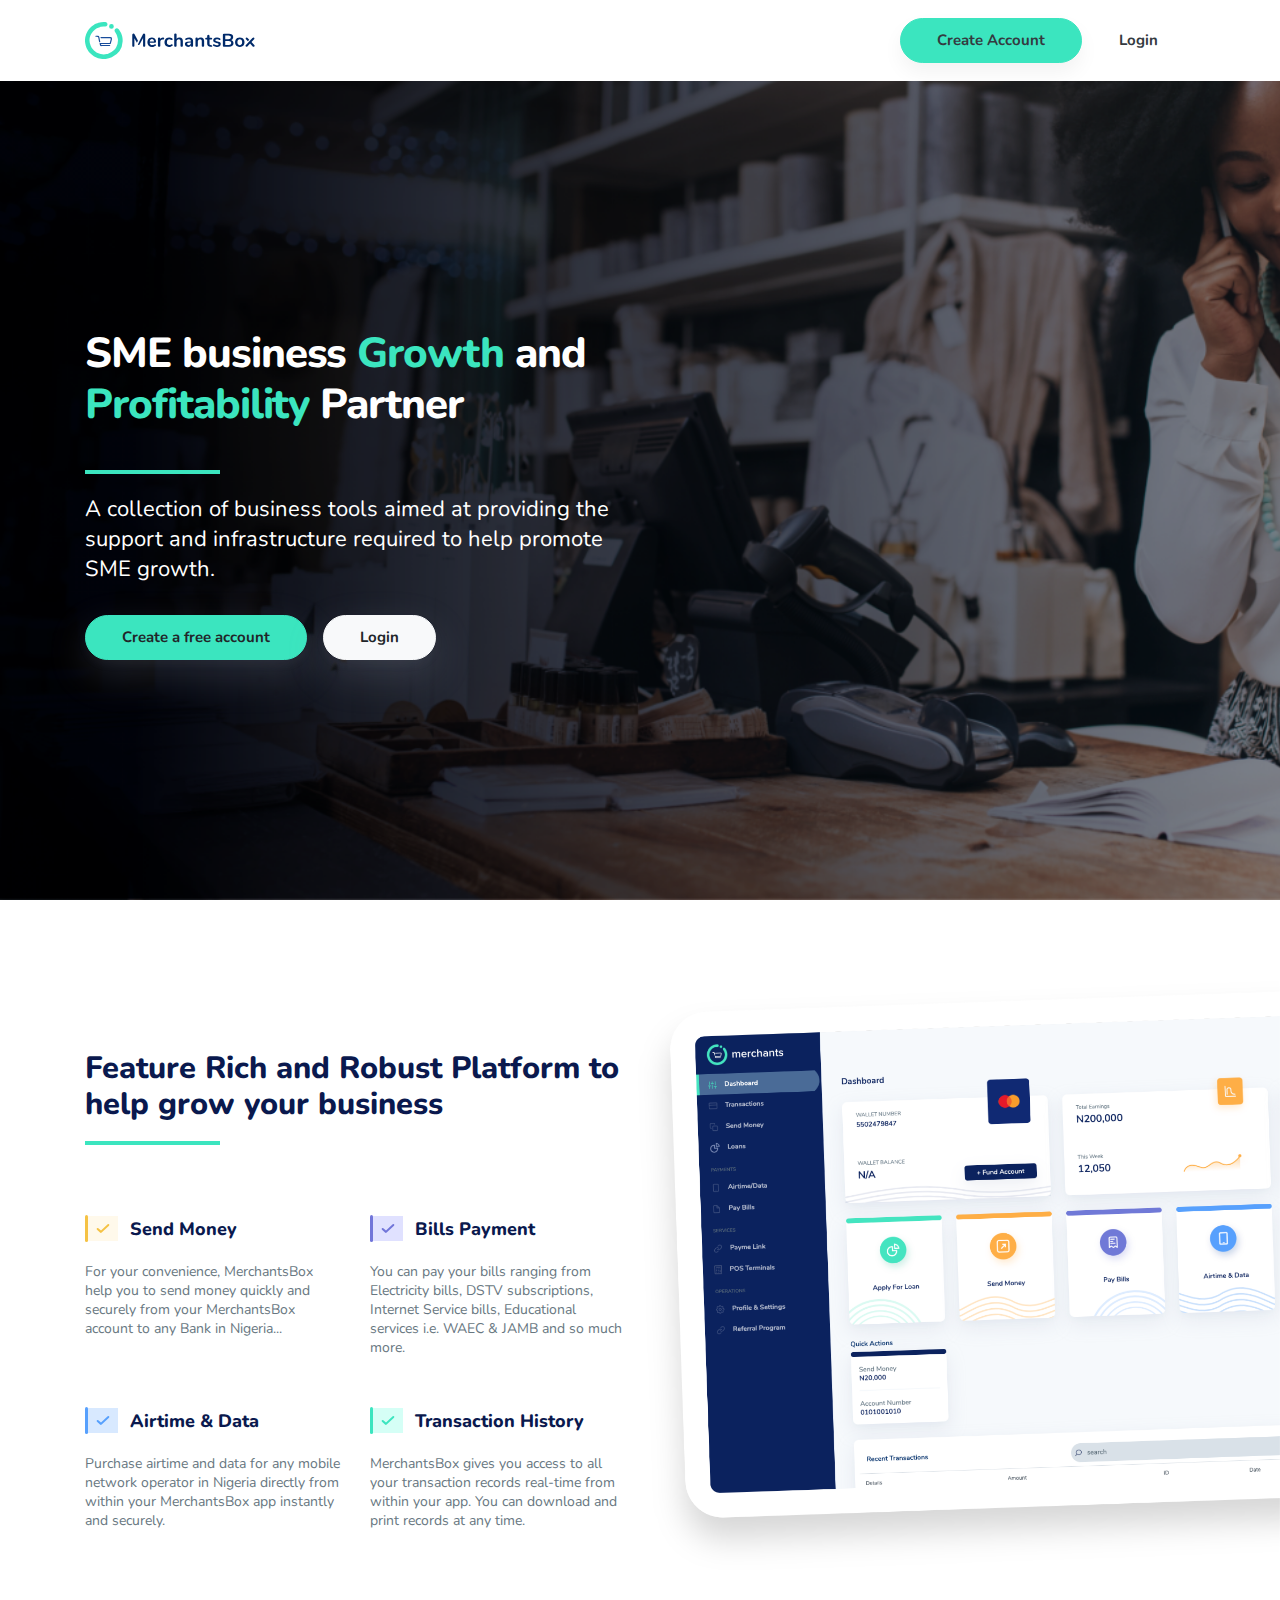
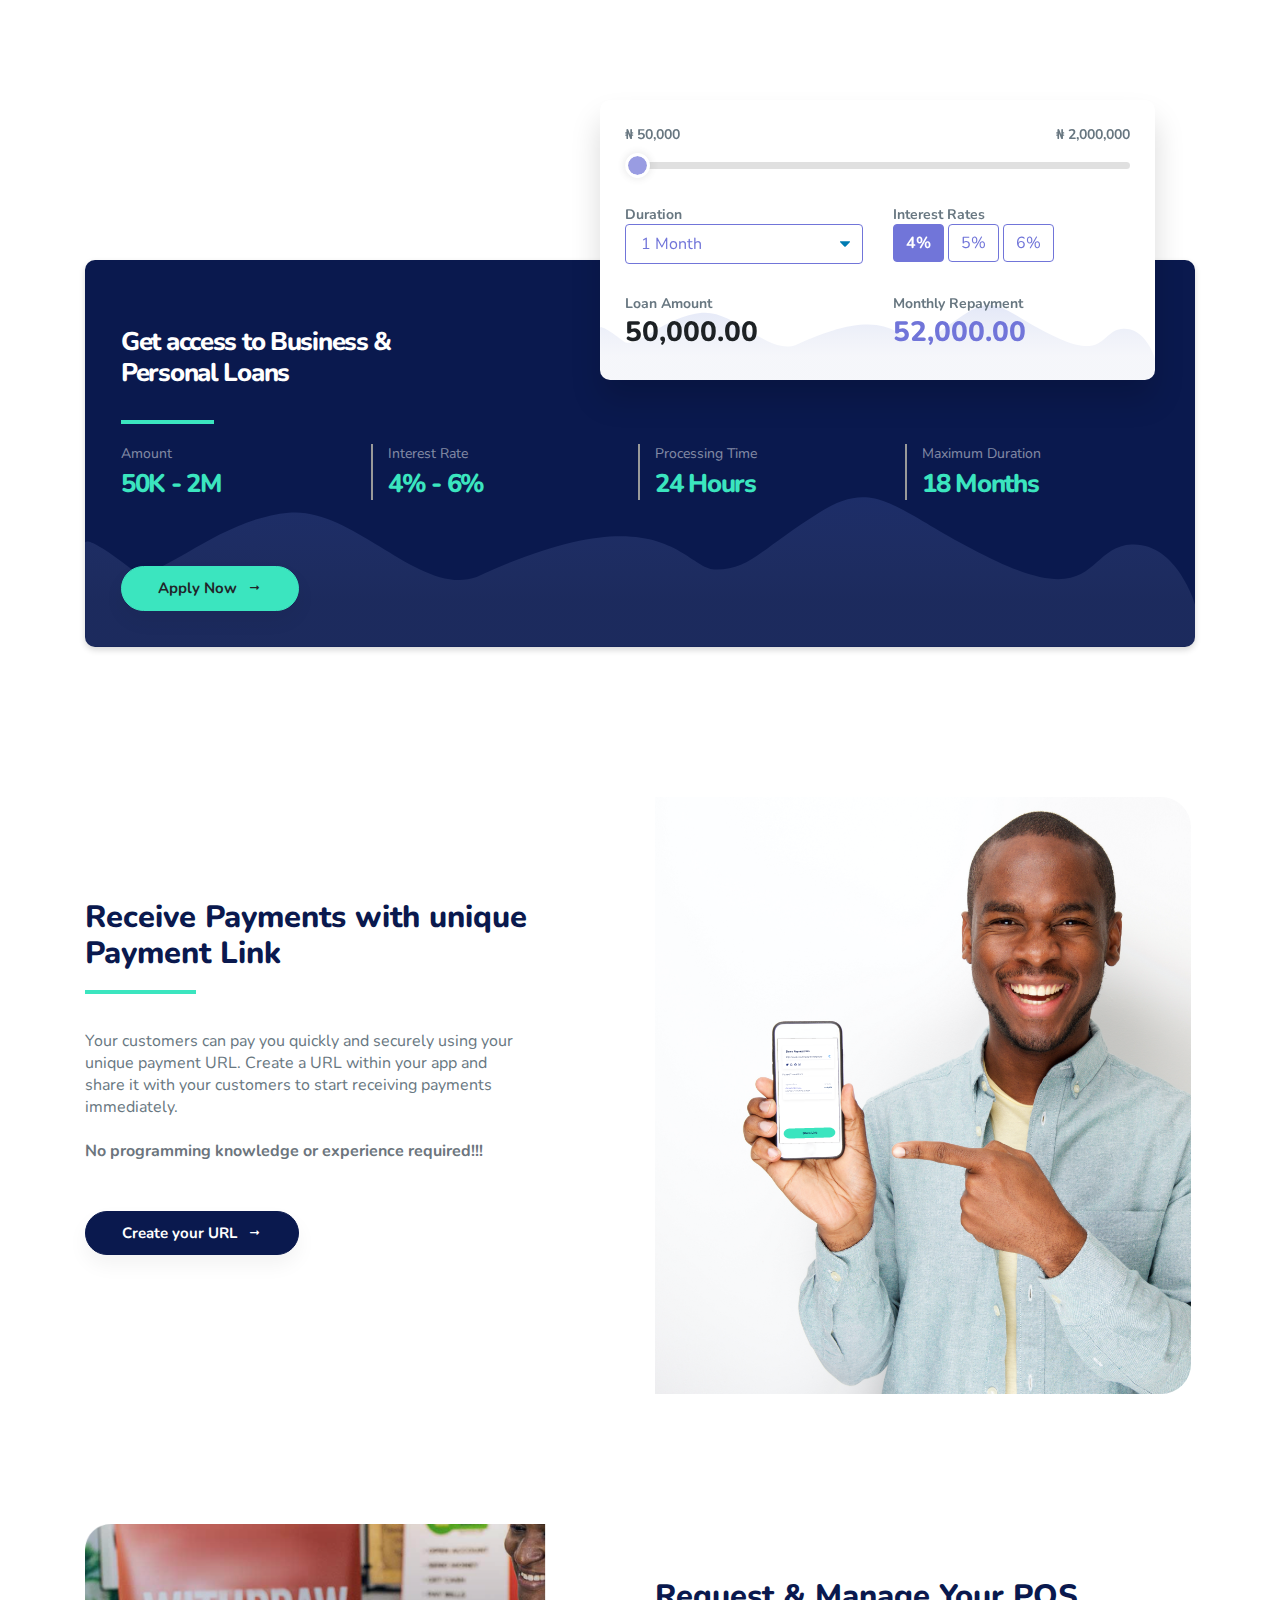
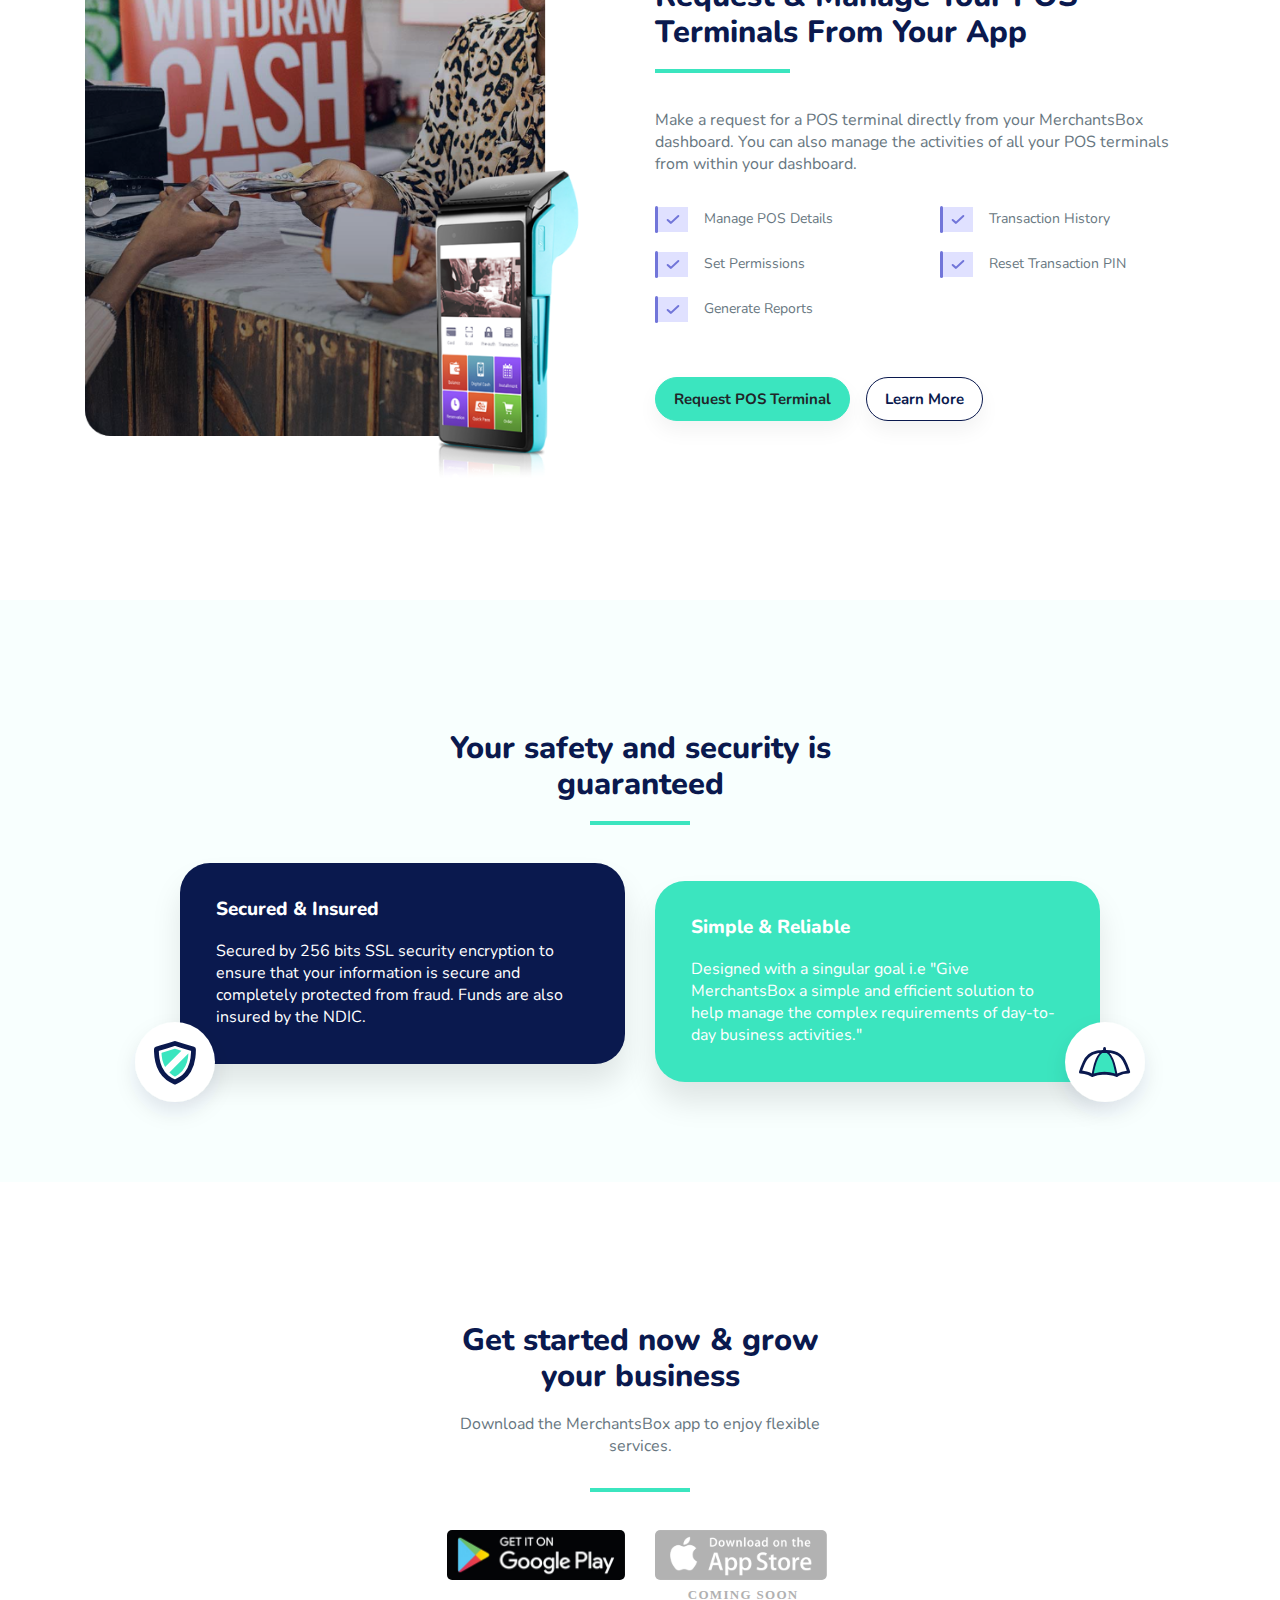
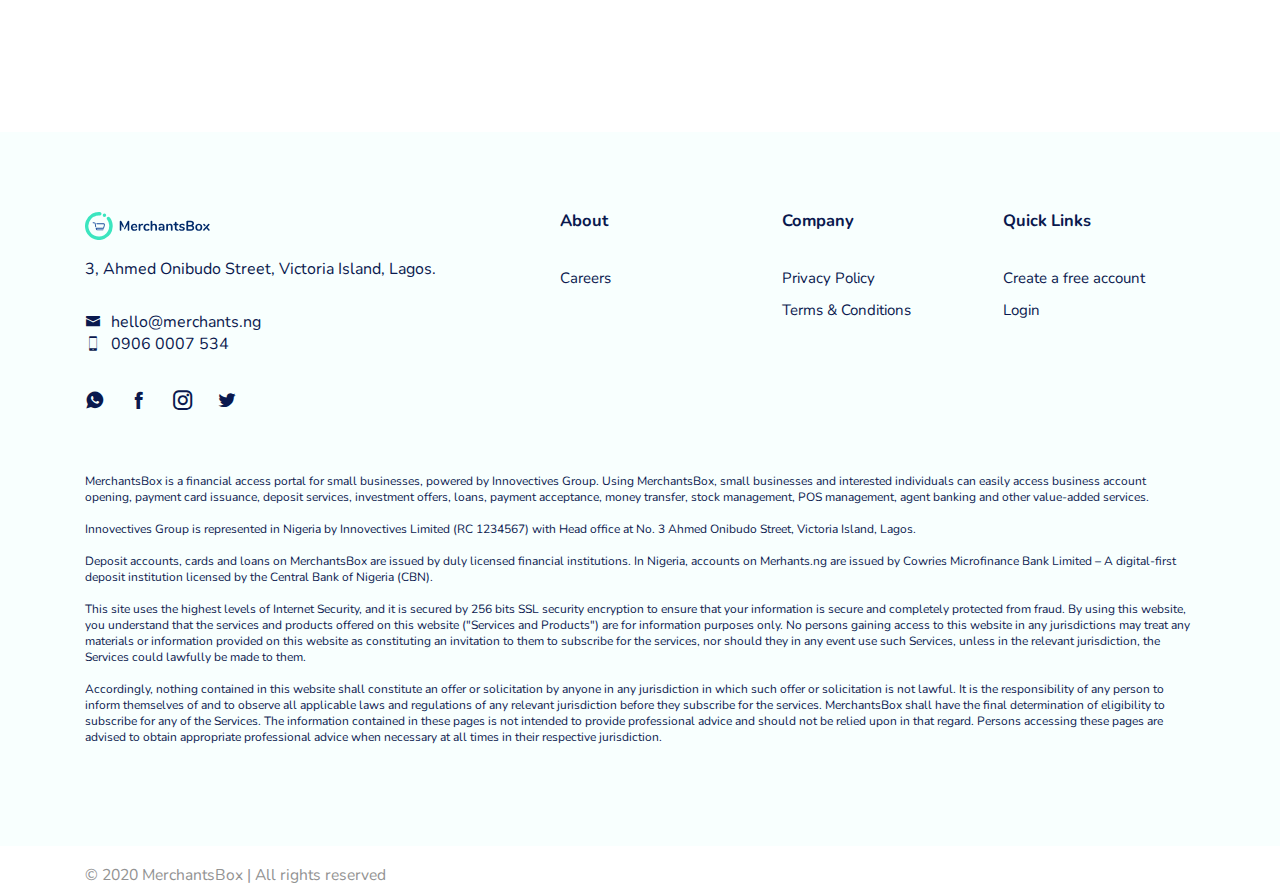
==== index.html @ f548d236 "Initial commit" ====
<!DOCTYPE html PUBLIC "-//W3C//DTD XHTML 1.0 Transitional//EN" "http://www.w3.org/TR/xhtml1/DTD/xhtml1-transitional.dtd">
<html xmlns="http://www.w3.org/1999/xhtml">
<head>
    <meta http-equiv="Content-Type" content="text/html; charset=utf-8" />
    <title>MerchantsBox | SME business Growth and Profitability Partner</title>

    <!-- SEO CONFIG -->
    <meta name="viewport" content="width=device-width, initial-scale=1.0" />
    <meta name="keywords" content="" />
    <meta name="author" content="Akinsola Ogunware" />

    <link rel="shortcut icon" href="assets/images/favicon.png" />

    <!-- Theme Based on Bootstrap -->
    <link href="assets/css/main.css" rel="stylesheet" />

    <!-- Third Party Resources -->
    <link rel="stylesheet" href="assets/third-party/icofont/icofont.min.css" />

</head>
<body>





<section class="top-section">

    <div class="overlay">

        <!-- Navigation bar -->
        <nav class="navbar navbar-expand-md navbar-light fixed-top py-4 bg-white">
            <div class="container">
                <a class="navbar-brand" href="https://www.merchants.ng/">
                    <img src="assets/images/main-logo.svg" class="forceImage" alt="MerchantsBox">
                </a>
                <button class="navbar-toggler" type="button" data-toggle="collapse" data-target="#navbarSupportedContent" aria-controls="navbarSupportedContent" aria-expanded="false" aria-label="Toggle navigation">
                    <span class="navbar-toggler-icon"></span>
                </button>

                <div class="collapse navbar-collapse" id="navbarSupportedContent">
                    <!--<ul class="navbar-nav mr-auto">
                        <li class="nav-item"><a class="nav-link" href="#">FAQs</a></li>
                        <li class="nav-item"><a class="nav-link" href="#">Features</a></li>
                        <li class="nav-item"><a class="nav-link" href="#">Benefits</a></li>
                    </ul>-->
                    <ul class="navbar-nav ml-auto">
                        <li class="nav-item"><a class="nav-link btn btn-accent-color px-5 btn-block text-dark font-weight-bold" href="#">Create Account</a></li>
                        <li class="nav-item"><a class="nav-link btn px-5 btn-block shadow-none font-weight-bold text-dark" href="#">Login</a></li>
                    </ul>
                </div>
            </div>
        </nav>
        <!-- // Navigation bar -->


        <!-- top Area content -->
        <div class="container">
            <div class="row vh-100">
                <div class="col-lg-6 col-md-10 mx-auto my-auto">
                    <div class="px-3 px-md-0 text-left">
                        <!-- hacking space -->
                        <div class="p-3"></div>
                        <!-- hacking space -->

                        <h1 class="main-banner-text">SME business <span>Growth</span> and <span>Profitability</span> Partner</h1>
                        <hr class="large-border">
                        <p class="home-description">
                            A collection of business tools aimed at providing the support and infrastructure required to help promote SME growth.
                        </p>
                        <a href="#" class="btn btn-accent-color font-weight-bold feather-shadow px-5 mb-2 mr-md-3">Create a free account</a>
                        <a href="#" class="btn btn-light font-weight-bold mb-2 feather-shadow px-5">Login</a>

                        <!--<a href="#featuresPane" class="bubble-scroller js-scroll-trigger">
                            <i class="icofont-scroll-down icofont-3x"></i>
                            <br>
                            <span>Scroll Down</span>
                        </a>-->
                    </div>
                </div>
                <div class="col-lg-6 d-none d-lg-block"></div>
            </div>
        </div>
        <!-- // top Area content -->

    </div>

</section>











<!-- Features -->
<section id="featuresPane" class="features-pane">
    <div class="container">
        <div class="row">
            <div class="col-lg-6 col-md-10 mx-auto">
                <div class="px-3 px-lg-0">

                    <h2 class="mb-4 large-texts">Feature Rich and Robust Platform to help grow your business</h2>
                    <hr class="large-border">

                    <div class="row">
                        <div class="col-md-6">
                            <div class="features">
                                <div class="feature-title">
                                    <img src="assets/images/bullets/send-money.svg" alt="">&nbsp;&nbsp;&nbsp;
                                    <span>Send Money</span>
                                </div>
                                <!--Send money seamlessly to any bank account in Nigeria. You can also send money to other MerchantsBox.-->
                                For your convenience, MerchantsBox help you to send money quickly and securely from your MerchantsBox account to any Bank in Nigeria...
                            </div>
                        </div>
                        <div class="col-md-6">
                            <div class="features">
                                <div class="feature-title">
                                    <img src="assets/images/bullets/bills-pay.svg" alt="">&nbsp;&nbsp;&nbsp;
                                    <span>Bills Payment</span>
                                </div>
                                You can pay your bills ranging from Electricity bills, DSTV subscriptions, Internet Service bills, Educational services i.e. WAEC & JAMB and so much more.
                            </div>
                        </div>
                    </div>
                    <div class="row">
                        <div class="col-md-6">
                            <div class="features">
                                <div class="feature-title">
                                    <img src="assets/images/bullets/airtime-data.svg" alt="">&nbsp;&nbsp;&nbsp;
                                    <span>Airtime &amp; Data</span>
                                </div>
                                Purchase airtime and data for any mobile network operator in Nigeria directly from within your MerchantsBox app instantly and securely.
                            </div>
                        </div>
                        <div class="col-md-6">
                            <div class="features">
                                <div class="feature-title">
                                    <img src="assets/images/bullets/transaction.svg" alt="">&nbsp;&nbsp;&nbsp;
                                    <span>Transaction History</span>
                                </div>
                                MerchantsBox gives you access to all your transaction records real-time from within your app. You can download and print records at any time.
                            </div>
                        </div>
                    </div>

                </div>
            </div>


            <!-- Spacer -->
            <div class="col-lg-6 col-md-7 mx-auto"></div>
            <!-- Spacer -->

        </div>
    </div>

</section>
<!-- Features -->








<section id="loansPane" class="loans-pane">
    <div class="container">
        <div class="row px-0">
            <div class="col-lg-12 mx-auto">
                <div class="loans-bagger">
                    <div class="row">
                        <div class="col-lg-5">
                            <div class="px-5 pt-5">
                                <h3 class="large-texts text-white">Get access to Business &amp;<br>Personal Loans</h3>
                                <hr class="large-border">
                            </div>
                        </div>
                        <div class="col-lg-7">
                            <div class="calculator-div">

                                <div class="row mb-4">
                                    <div class="col-6"><span class="font-weight-bold">&#8358; 50,000</span></div>
                                    <div class="col-6 text-right"><span class="font-weight-bold">&#8358; 2,000,000</span></div>
                                </div>
                                <div class="slidecontainer">
                                    <input type="range" min="50000" max="2000000" value="0" step="1000" class="slider" name="slideAmount" id="myRange">
                                </div>
                                <div class="row mt-5">
                                    <div class="col-5 col-md-6">
                                        <span class="font-weight-bold">Duration</span>
                                        <select name="duration" id="duration" class="select-css">
                                            <option value="1">1 Month</option>
                                            <option value="2">2 Months</option>
                                            <option value="3">3 Months</option>
                                            <option value="4">4 Months</option>
                                            <option value="5">5 Months</option>
                                            <option value="6">6 Months</option>
                                            <option value="7">7 Months</option>
                                            <option value="8">8 Months</option>
                                            <option value="9">9 Months</option>
                                            <option value="10">10 Months</option>
                                            <option value="11">11 Months</option>
                                            <option value="12">12 Months</option>
                                            <option value="13">13 Months</option>
                                            <option value="14">14 Months</option>
                                            <option value="15">15 Months</option>
                                            <option value="16">16 Months</option>
                                            <option value="17">17 Months</option>
                                            <option value="18">18 Months</option>
                                        </select>
                                    </div>
                                    <div class="col-7 col-md-6">
                                        <span class="font-weight-bold">Interest Rates</span>
                                        <div class="house-radio-toolbar">
                                            <div class="radio-toolbar">
                                                <input type="radio" id="chooseAriel" name="radioSoap" value="4" checked>
                                                <label for="chooseAriel">4%</label>

                                                <input type="radio" id="chooseSunlight" name="radioSoap" value="5">
                                                <label for="chooseSunlight">5%</label>

                                                <input type="radio" id="radioMonth" name="radioSoap" value="6">
                                                <label for="radioMonth" class="mr-0">6%</label>
                                            </div>
                                        </div>
                                    </div>
                                </div>


                                <div class="row mt-3">
                                    <div class="col-6">
                                        <span class="font-weight-bold">Loan Amount</span>
                                        <input type="text" class="loan-amount" id="loanAmount" name="loanAmount"  disabled />
                                    </div>
                                    <div class="col-6">
                                        <span class="font-weight-bold">Monthly Repayment</span>
                                        <input type="text" class="repayment-amount" id="repaymentAmount" name="repaymentAmount" value="N534,000" disabled />
                                    </div>
                                </div>


                            </div>
                        </div>
                    </div>

                    <div class="row px-5">
                        <div class="col-md-3 col-6 mb-3 text-center text-lg-left border-right-responder">
                            <span class="text-white-50">Amount</span>
                            <h3 class="large-texts text-accent-color mt-2 pb-0 mb-0">50K - 2M</h3>
                        </div>
                        <div class="col-md-3 col-6 mb-3 text-center text-lg-left border-right-responder">
                            <span class="text-white-50">Interest Rate</span>
                            <h3 class="large-texts text-accent-color mt-2 pb-0 mb-0">4% - 6%</h3>
                        </div>
                        <div class="col-md-3 col-6 mb-3 text-center text-lg-left border-right-responder">
                            <span class="text-white-50">Processing Time</span>
                            <h3 class="large-texts text-accent-color mt-2 pb-0 mb-0">24 Hours</h3>
                        </div>
                        <div class="col-md-3 col-6 text-center text-lg-left mb-3">
                            <span class="text-white-50">Maximum Duration</span>
                            <h3 class="large-texts text-accent-color mt-2 pb-0 mb-0">18 Months</h3>
                        </div>
                    </div>


                    <div class="row px-5">
                        <div class="col-lg-6 py-md-5">
                            <a href="#" class="btn mt-4 mb-5 mb-md-0 btn-accent-color px-5">
                                Apply Now <i class="icofont-long-arrow-right ml-2"></i>
                            </a>
                        </div>
                        <!--<div class="col-lg-6 text-left text-md-right pt-4 pb-5">
                            <a href="#">Terms and Conditions <i class="icofont-caret-right ml-2"></i></a>
                        </div>-->
                    </div>

                </div>
            </div>
        </div>
    </div>
</section>












<!-- Receive Pane -->
<section id="receivePane" class="receive-pane">
    <div class="container">
        <div class="row">

            <div class="col-lg-5 col-md-10 mx-auto order-3 order-lg-1">
                <div class="px-3 px-lg-0">
                    <div class="p-5 d-none d-lg-block"></div>
                    <h2 class="mb-4 large-texts">Receive Payments with unique Payment Link</h2>
                    <hr class="large-border">
                    <p class="mt-5">
                        Your customers can pay you quickly and securely using your unique payment URL. Create a URL
                        within your app and share it with your customers to start receiving payments immediately.
                        <br><br>
                        <span class="font-weight-bold text-muted">No programming knowledge or experience required!!!</span>
                    </p>

                    <a href="#" class="btn mt-4 btn-blueblack px-5">
                        Create your URL <i class="icofont-long-arrow-right ml-2"></i>
                    </a>
                </div>
            </div>

            <div class="col-lg-1 order-2"></div>

            <div class="col-lg-6 col-md-10 mx-auto order-1 order-lg-3">
                <img src="assets/images/blobs/man-with-phone.png" class="img-fluid" alt="">
            </div>


        </div>
    </div>
</section>
<!-- Receive Pane -->








<!-- POS Pane -->
<section id="posPane" class="pos-pane">
    <div class="container">
        <div class="row">

            <div class="col-lg-6 col-md-10 mx-auto">
                <img src="assets/images/blobs/pos.png" class="img-fluid" alt="">
            </div>

            <div class="col-lg-6 col-md-10 mx-auto">
                <div class="px-3 px-lg-0">
                    <div class="p-3 d-none d-lg-block"></div>
                    <h2 class="mb-4 large-texts">Request &amp; Manage Your POS Terminals From Your App</h2>
                    <hr class="large-border">
                    <p class="mt-5">
                        Make a request for a POS terminal directly from your MerchantsBox dashboard. You can also manage the activities of all your POS terminals from within your dashboard.
                    </p>

                    <div class="row mb-5">
                        <div class="col-md-6">
                            <div class="feature-title mb-4">
                                <img src="assets/images/bullets/bills-pay.svg" alt="">&nbsp;&nbsp;&nbsp;
                                <span>Manage POS Details</span>
                            </div>
                            <div class="feature-title mb-4">
                                <img src="assets/images/bullets/bills-pay.svg" alt="">&nbsp;&nbsp;&nbsp;
                                <span>Set Permissions</span>
                            </div>
                            <div class="feature-title mb-4">
                                <img src="assets/images/bullets/bills-pay.svg" alt="">&nbsp;&nbsp;&nbsp;
                                <span>Generate Reports</span>
                            </div>
                        </div>
                        <div class="col-md-6">
                            <div class="feature-title mb-4">
                                <img src="assets/images/bullets/bills-pay.svg" alt="">&nbsp;&nbsp;&nbsp;
                                <span>Transaction History</span>
                            </div>
                            <div class="feature-title mb-4">
                                <img src="assets/images/bullets/bills-pay.svg" alt="">&nbsp;&nbsp;&nbsp;
                                <span>Reset Transaction PIN</span>
                            </div>
                        </div>
                    </div>

                    <a href="#" class="btn btn-accent-color px-4 mr-md-3">Request POS Terminal</a>

                    <a href="#" class="btn btn-outline-blueblack px-4">
                        Learn More
                    </a>
                </div>
            </div>


        </div>
    </div>
</section>
<!-- POS Pane -->










<!-- Safety Pane -->
<section id="safetyPane" class="safety-pane">
    <div class="container">

        <div class="row mb-4">
            <div class="col-lg-5 col-md-10 mx-auto px-5 text-center">
                <h2 class="mb-4 large-texts">Your safety and security is guaranteed</h2>
                <hr class="large-border-center">
            </div>
        </div>

        <div class="row">
            <div class="col-md-5 ml-md-auto">
                <div class="left-box">
                    <img src="assets/images/ico/shield.svg" alt="Secured and Reliable">
                    <h5>Secured &amp; Insured</h5>
                    <p>
                        Secured by 256 bits SSL security encryption to ensure that your information is secure and completely protected from fraud. Funds are also insured by the NDIC.
                    </p>
                </div>
            </div>
            <div class="col-md-5 pt-4 mr-md-auto">
                <div class="right-box">
                    <img src="assets/images/ico/umbrella.svg" alt="Simple and Insured">
                    <h5>Simple &amp; Reliable</h5>
                    <p>
                        Designed with a singular goal i.e "Give MerchantsBox a simple and efficient solution to help manage the complex requirements of day-to-day business activities."
                    </p>
                </div>
            </div>
        </div>
    </div>
</section>
<!-- Safety Pane -->










<!-- Download Pane -->
<section id="downloadPane" class="download-pane">
    <div class="container">

        <div class="row mb-4">
            <div class="col-lg-5 col-md-10 mx-auto px-5 text-center">
                <h2 class="mb-4 large-texts">Get started now &amp; grow your business</h2>
                <p>Download the MerchantsBox app to enjoy flexible services.</p>
                <hr class="large-border-center">
            </div>
        </div>

        <div class="row">
            <div class="col-md-5 mb-4 text-center text-md-right ml-md-auto">
                <a href="#">
                    <img src="assets/images/ico/google-play.svg" alt="MerchantsBox app on Google Play">
                </a>
            </div>
            <div class="col-md-5 mb-4 text-center text-md-left mr-md-auto">
                <a href="#">
                    <img src="assets/images/ico/apple-store.svg" alt="MerchantsBox app on App Atore">
                </a>
            </div>
        </div>
    </div>
</section>
<!-- Download Pane -->




















<!-- Footer -->
<div class="footerArea">
    <div class="container">
        <div class="row">
            <div class="col-lg-5 col-md-5">
                <a href="index.html">
                    <img src="assets/images/main-logo.svg" class="footerImage mb-4" width="125" alt="">
                </a>
                <div class="mb-5">
                    <p>3, Ahmed Onibudo Street, Victoria Island, Lagos.</p>
                    <p>
                        <i class="icofont-envelope mr-2"></i> hello@merchants.ng
                        <br>
                        <i class="icofont-smart-phone mr-2"></i> 0906 0007 534
                    </p>
                    <ul class="socials">
                        <li><a href="https://wa.me/2349060007534"><i class="icofont-whatsapp"></i></a></li>
                        <li><a href="https://business.facebook.com/MerchantsBox/"><i class="icofont-facebook"></i></a></li>
                        <li><a href="https://www.instagram.com/MerchantsBox/"><i class="icofont-instagram"></i></a></li>
                        <li><a href="https://twitter.com/MerchantsBox"><i class="icofont-twitter"></i></a></li>
                    </ul>
                </div>
            </div>
            <div class="col-lg-7 col-md-7">
                <div class="row">
                    <div class="col-lg-4 ml-auto mb-4 col-md-6">
                        <h5>About</h5>
                        <ul class="footerAreaLinks">
                            <li><a href="javascript:void(0);">Careers</a></li>
                            <!--<li><a href="javascript:void(0);">Support</a></li>-->
                        </ul>
                    </div>

                    <div class="col-lg-4 mb-4 col-md-6">
                        <h5>Company</h5>
                        <ul class="footerAreaLinks">
                            <li><a href="#" target="_blank">Privacy Policy</a></li>
                            <li><a href="terms.html" target="_blank">Terms &amp; Conditions</a></li>
                        </ul>
                    </div>
                    <div class="col-lg-4 mb-4 col-md-6">
                        <h5>Quick Links</h5>
                        <ul class="footerAreaLinks">
                            <li><a href="#">Create a free account</a></li>
                            <li><a href="#">Login</a></li>
                        </ul>
                    </div>


                </div>
            </div>
        </div>


        <div class="row mt-4">
            <div class="col-lg-12">
                <p class="small">
                    MerchantsBox is a financial access portal for small businesses, powered by Innovectives Group. Using MerchantsBox, small businesses and interested individuals can easily access business account opening, payment card issuance, deposit services, investment offers, loans, payment acceptance, money transfer, stock management, POS management, agent banking and other value-added services.
                    <br><br>
                    Innovectives Group is represented in Nigeria by Innovectives Limited (RC 1234567) with Head office at No. 3 Ahmed Onibudo Street, Victoria Island, Lagos.
                    <br><br>
                    Deposit accounts, cards and loans on MerchantsBox are issued by duly licensed financial institutions. In Nigeria, accounts on Merhants.ng are issued by Cowries Microfinance Bank Limited – A digital-first deposit institution licensed by the Central Bank of Nigeria (CBN).
                    <br><br>
                    This site uses the highest levels of Internet Security, and it is secured by 256 bits SSL security encryption to ensure that your information is secure and completely protected from fraud.
                    By using this website, you understand that the services and products offered on this website ("Services and Products") are for information purposes only. No persons gaining access to this website in any jurisdictions may treat any materials or information provided on this website as constituting an invitation to them to subscribe for the services, nor should they in any event use such Services, unless in the relevant jurisdiction, the Services could lawfully be made to them.
                    <br><br>
                    Accordingly, nothing contained in this website shall constitute an offer or solicitation by anyone in any jurisdiction in which such offer or solicitation is not lawful. It is the responsibility of any person to inform themselves of and to observe all applicable laws and regulations of any relevant jurisdiction before they subscribe for the services. MerchantsBox shall have the final determination of eligibility to subscribe for any of the Services. The information contained in these pages is not intended to provide professional advice and should not be relied upon in that regard. Persons accessing these pages are advised to obtain appropriate professional advice when necessary at all times in their respective jurisdiction.
                </p>
            </div>
        </div>
    </div>
</div>
<!-- Footer -->


<!-- rights area -->
<div class="rightsArea">
    <div class="container">
        <div class="row">
            <div class="col-lg-6">
                <div class="text-center text-lg-left">
                    &copy; 2020 MerchantsBox | All rights reserved
                </div>
                <div class="p-3 d-md-none"></div>
            </div>
        </div>
    </div>
</div>
<!-- rights area -->





<!-- jQuery -->
<script type="text/javascript" src="assets/third-party/jQuery/jquery-3.4.1.min.js"></script>
<script src="assets/third-party/bootstrap/dist/js/bootstrap.min.js" async></script>
<script src="https://cdnjs.cloudflare.com/ajax/libs/popper.js/1.14.3/umd/popper.min.js" integrity="sha384-ZMP7rVo3mIykV+2+9J3UJ46jBk0WLaUAdn689aCwoqbBJiSnjAK/l8WvCWPIPm49" crossorigin="anonymous"></script>

<script src="assets/js/jquery-easing/jquery.easing.min.js"></script>
<script src="assets/js/scrolling-nav.js"></script>
<script src="index.js"></script>

</body>
</html>
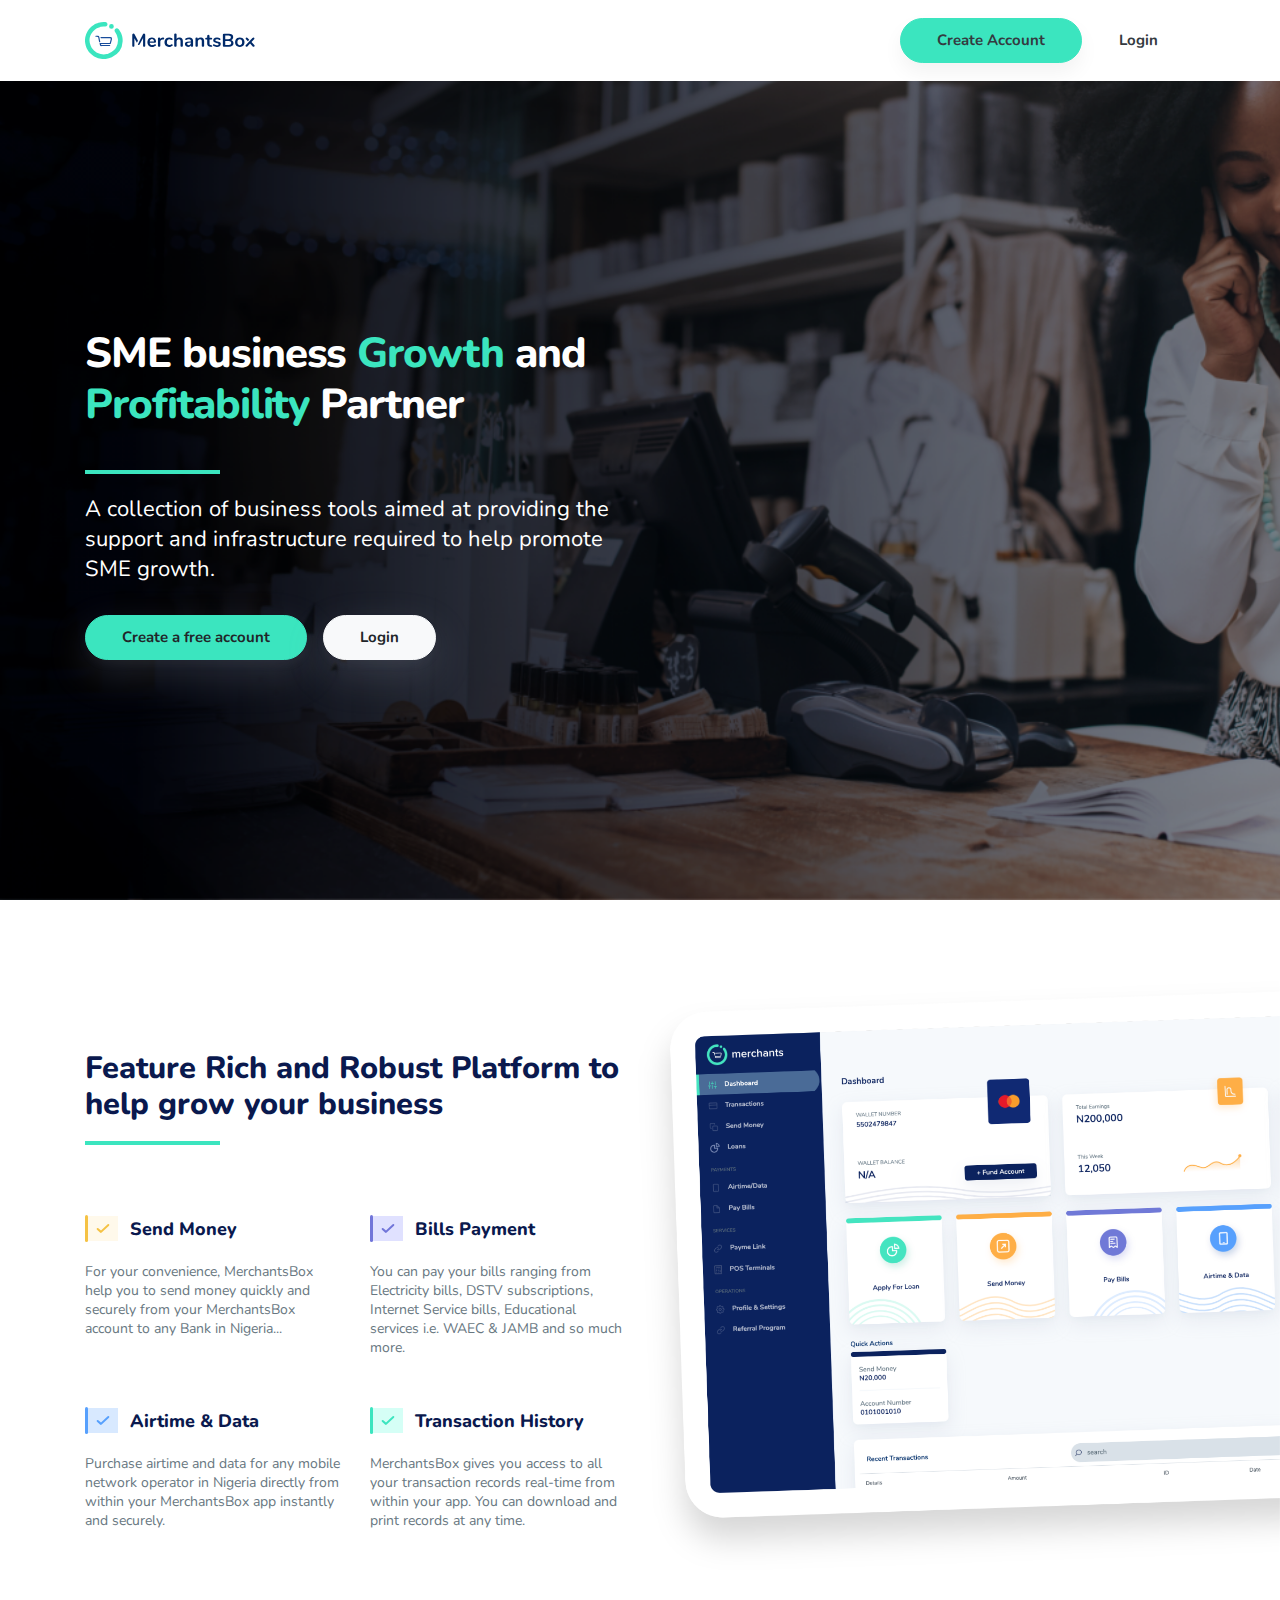
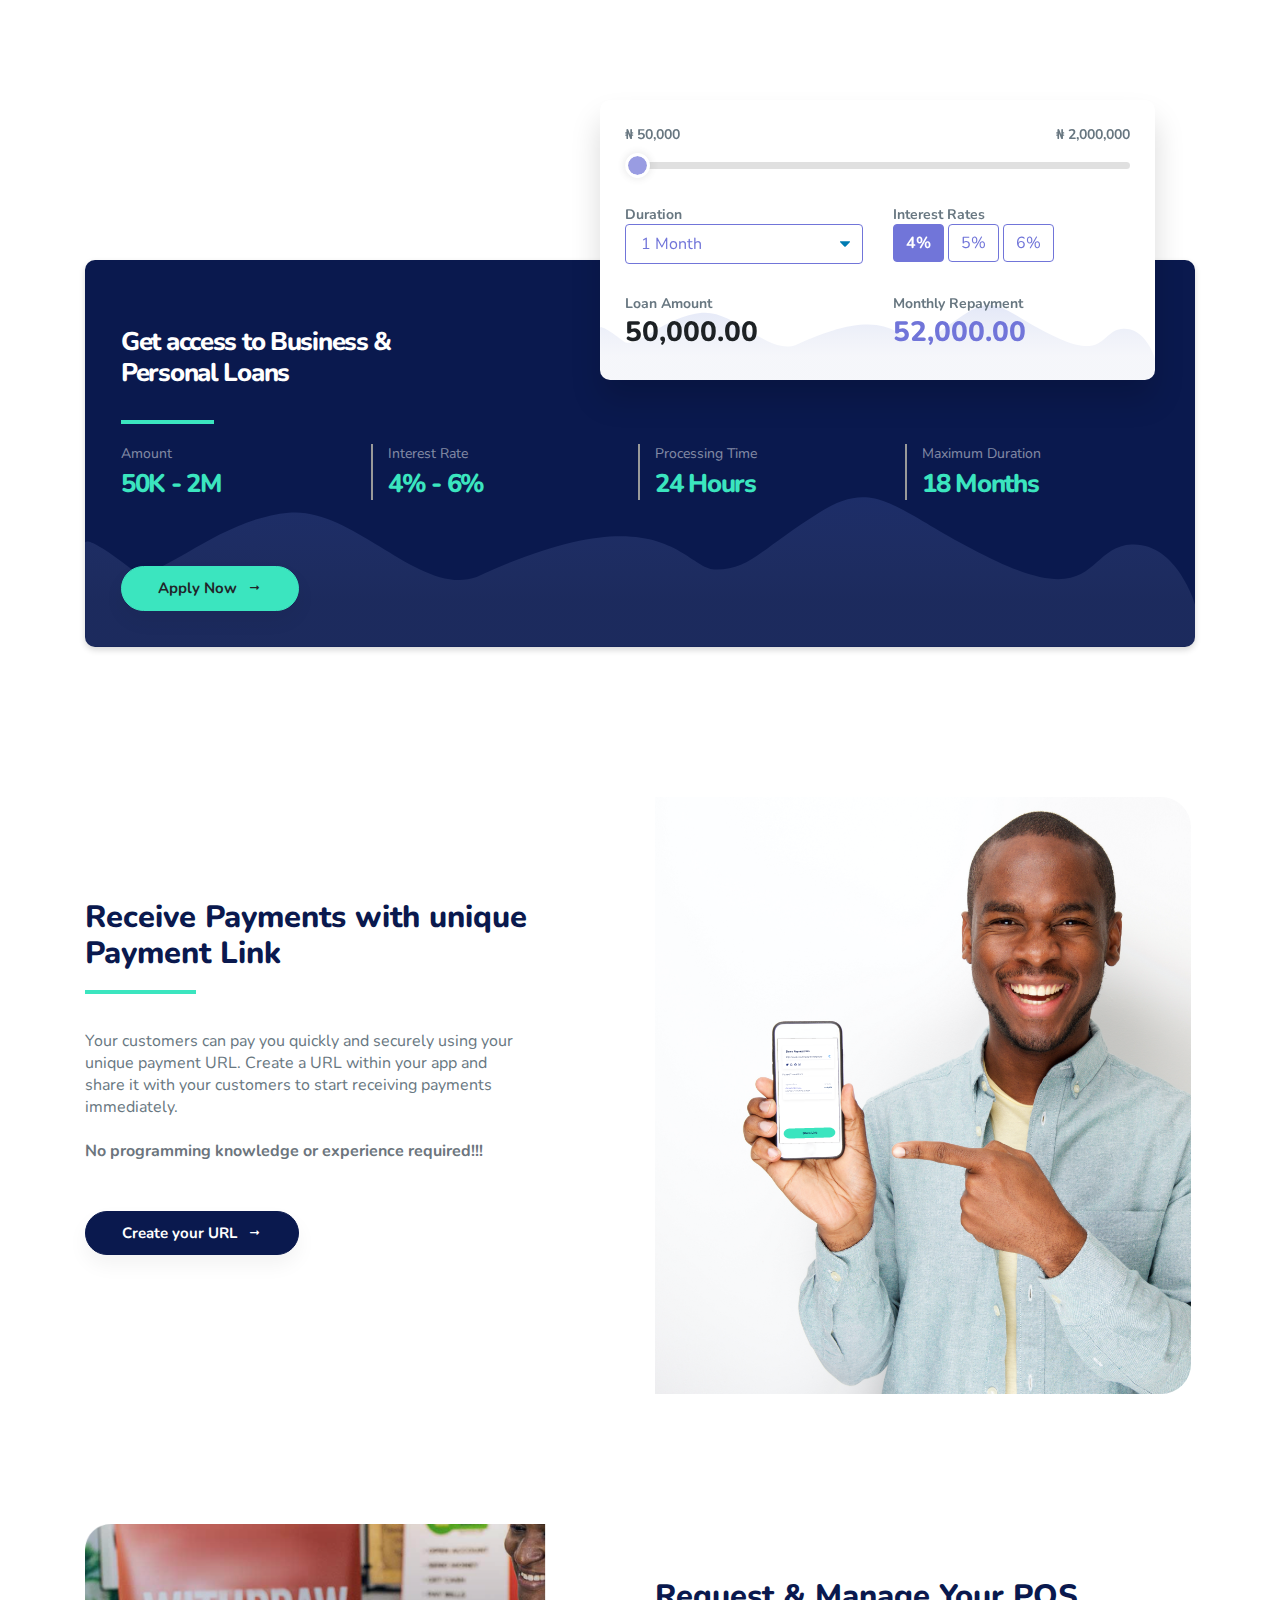
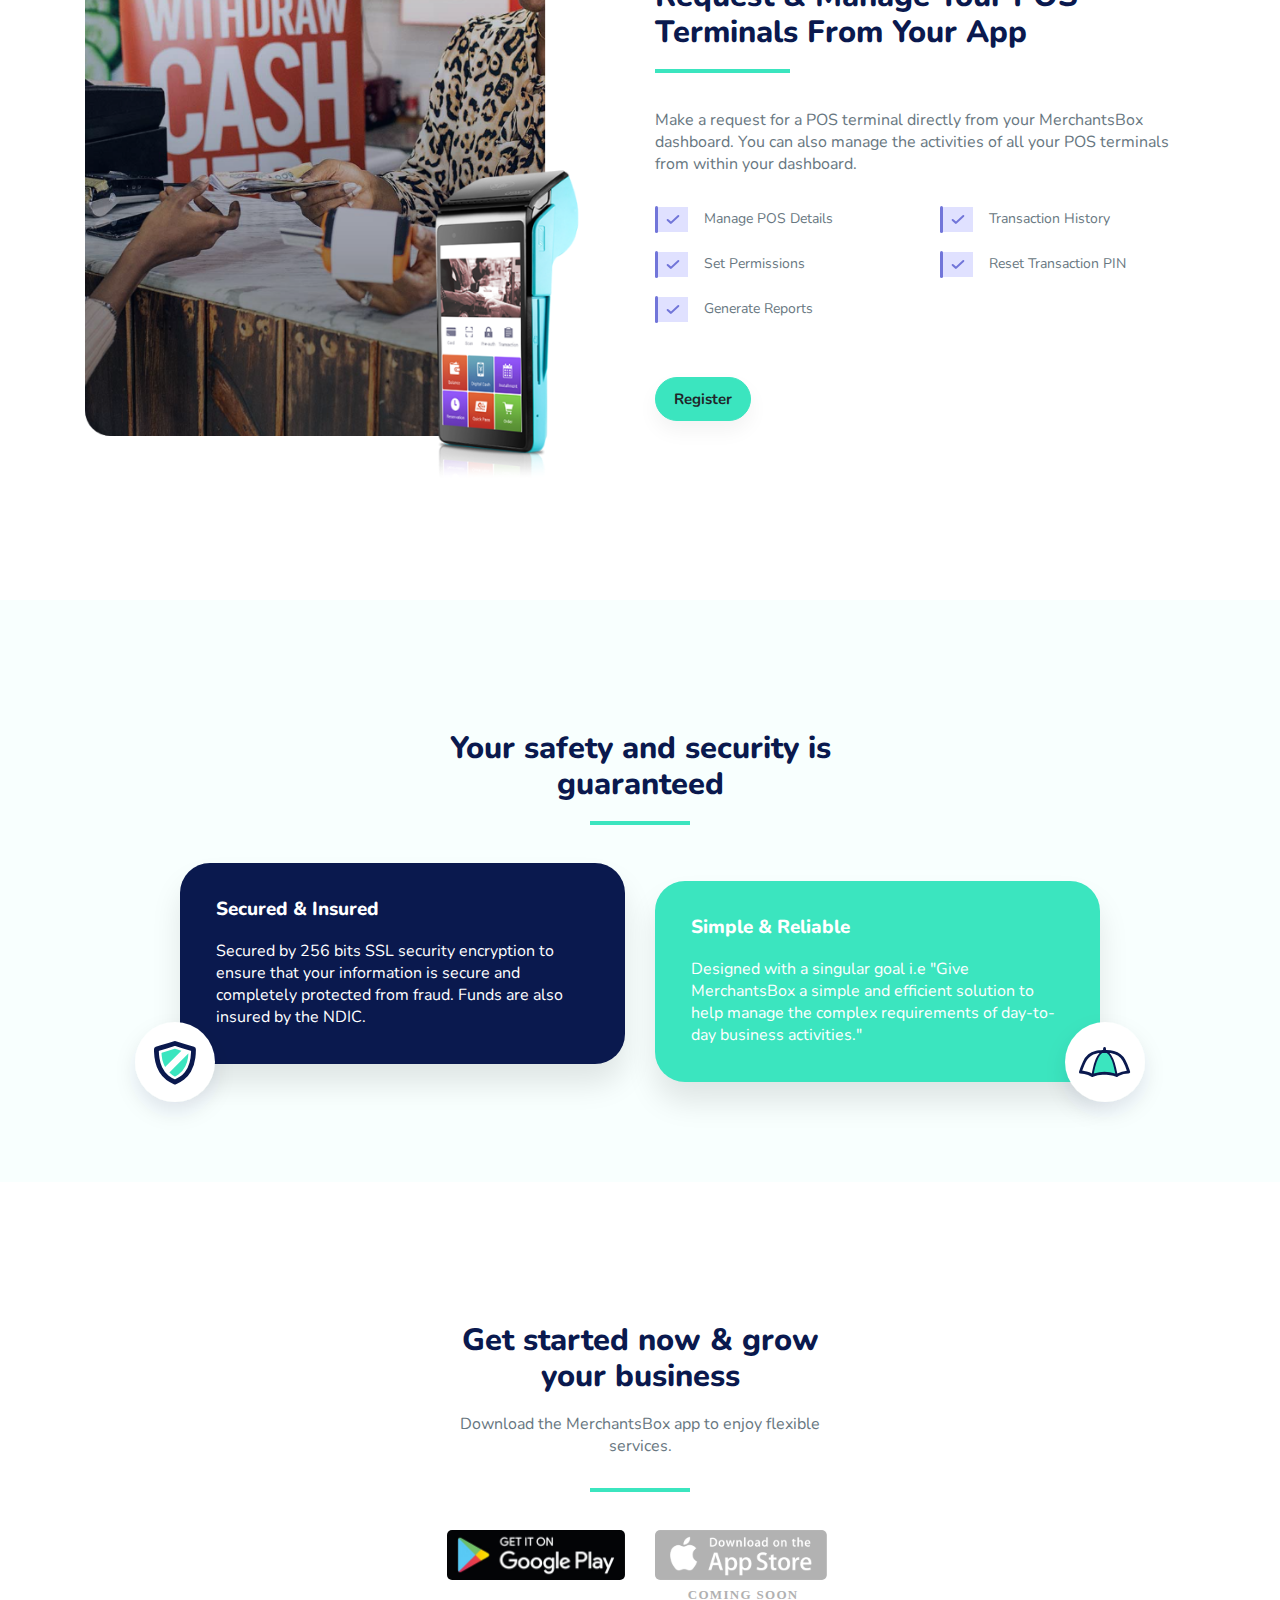
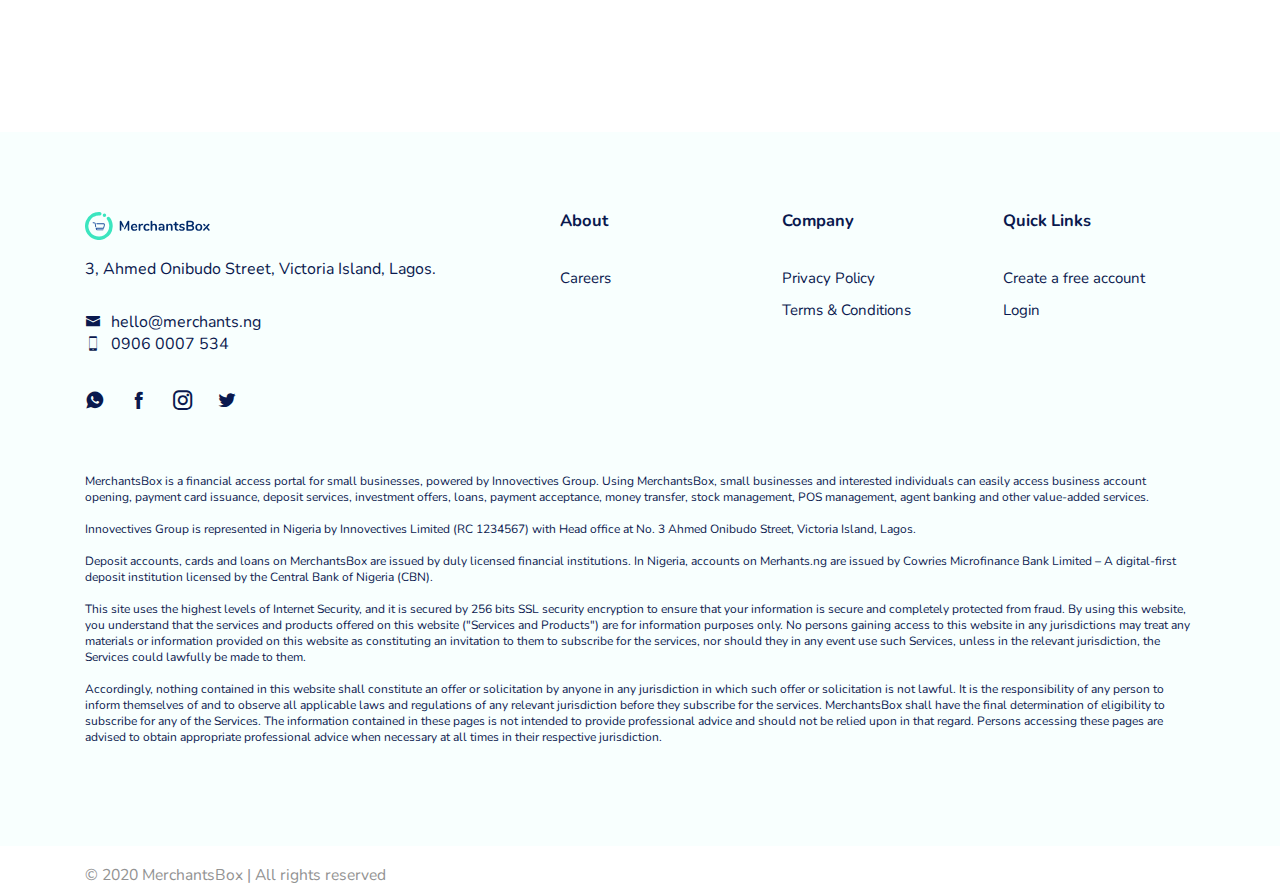
==== commit 6a0f44e2: "hide learn more" ====
--- a/index.html
+++ b/index.html
@@ -386,11 +386,13 @@
                         </div>
                     </div>
 
-                    <a href="#" class="btn btn-accent-color px-4 mr-md-3">Request POS Terminal</a>
-
-                    <a href="#" class="btn btn-outline-blueblack px-4">
+                    <!-- <a href="#" class="btn btn-accent-color px-4 mr-md-3">Request POS Terminal</a> -->
+                    <a href="#" class="btn btn-accent-color px-4 mr-md-3">Register</a>
+
+
+                    <!-- <a href="#" class="btn btn-outline-blueblack px-4">
                         Learn More
-                    </a>
+                    </a> -->
                 </div>
             </div>
 
